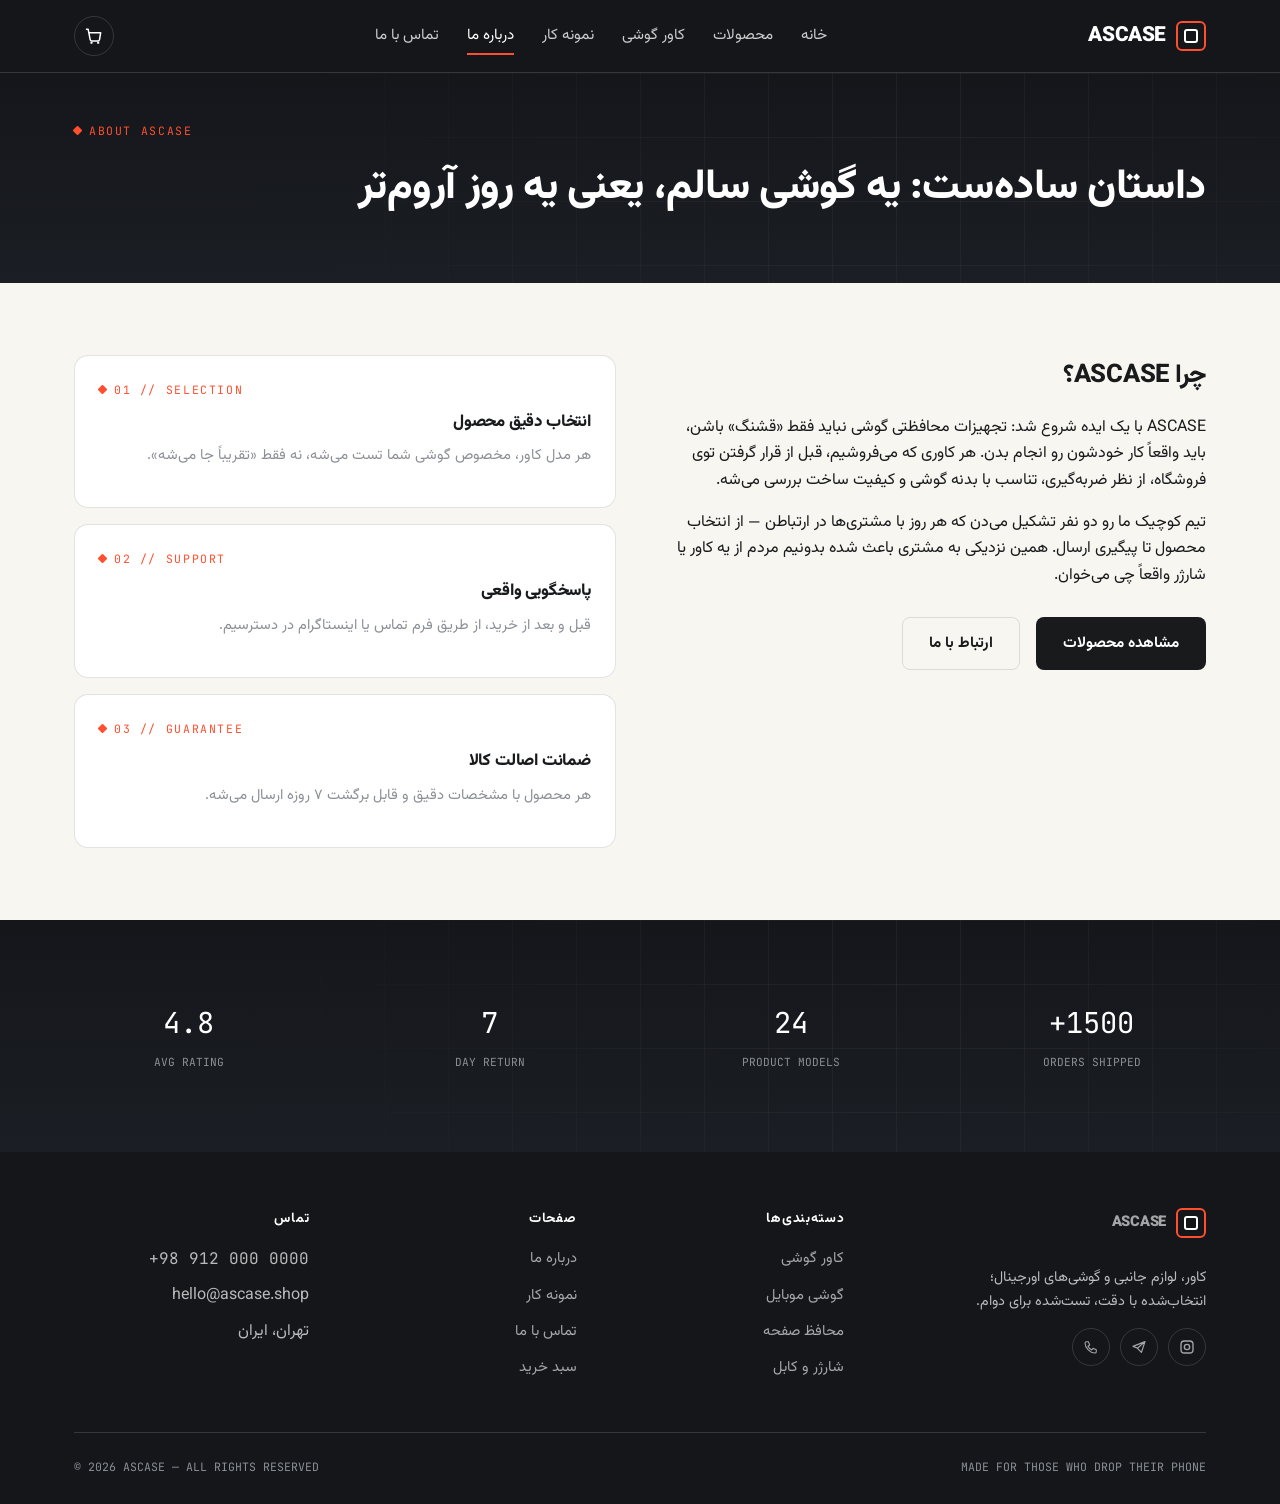
==== about.html @ 7a3390a3 "Add files via upload اپلود دوم" ====
<!DOCTYPE html>
<html lang="fa" dir="rtl">
<head>
<meta charset="UTF-8">
<meta name="viewport" content="width=device-width, initial-scale=1.0">
<title>درباره ما | ASCASE</title>
<link rel="stylesheet" href="style.css">
<script src="products-data.js"></script>
<script src="cart.js"></script>
<script src="main.js"></script>
</head>
<body>

<header class="site-header">
  <div class="wrap">
    <a href="index.html" class="logo"><span class="mark"></span>ASCASE</a>
    <nav class="main-nav">
      <a href="index.html">خانه</a>
      <a href="products.html">محصولات</a>
      <a href="products.html?cat=cases">کاور گوشی</a>
      <a href="gallery.html">نمونه کار</a>
      <a href="about.html">درباره ما</a>
      <a href="contact.html">تماس با ما</a>
    </nav>
    <div class="header-actions">
      <a href="cart.html" class="icon-btn" aria-label="سبد خرید">
        <svg width="20" height="20" viewBox="0 0 24 24" fill="none"><path d="M3 4h2l2.4 12.4a2 2 0 0 0 2 1.6h7.2a2 2 0 0 0 2-1.6L20 8H6" stroke="currentColor" stroke-width="1.8" stroke-linecap="round" stroke-linejoin="round"/><circle cx="9" cy="20" r="1.4" fill="currentColor"/><circle cx="17" cy="20" r="1.4" fill="currentColor"/></svg>
        <span class="cart-count">0</span>
      </a>
      <button class="nav-toggle" aria-label="منو"><span></span><span></span><span></span></button>
    </div>
  </div>
</header>

<section class="poster" style="padding:48px 0 60px;">
  <div class="wrap" style="position:relative;z-index:1;">
    <span class="eyebrow" style="justify-content:flex-start;">ABOUT ASCASE</span>
    <h1 style="color:#fff;font-size:clamp(1.8rem,4vw,2.6rem);margin-top:14px;">داستان ساده‌ست: یه گوشی سالم، یعنی یه روز آروم‌تر</h1>
  </div>
</section>

<section class="wrap" style="display:grid;grid-template-columns:1fr 1fr;gap:48px;align-items:start;">
  <div>
    <h2 style="font-size:1.6rem;">چرا ASCASE؟</h2>
    <p style="margin-top:18px;color:var(--ink);">
      ASCASE با یک ایده شروع شد: تجهیزات محافظتی گوشی نباید فقط «قشنگ» باشن، باید واقعاً کار خودشون رو انجام بدن.
      هر کاوری که می‌فروشیم، قبل از قرار گرفتن توی فروشگاه، از نظر ضربه‌گیری، تناسب با بدنه گوشی و کیفیت ساخت بررسی می‌شه.
    </p>
    <p style="margin-top:14px;color:var(--ink);">
      تیم کوچیک ما رو دو نفر تشکیل می‌دن که هر روز با مشتری‌ها در ارتباطن — از انتخاب محصول تا پیگیری ارسال.
      همین نزدیکی به مشتری باعث شده بدونیم مردم از یه کاور یا شارژر واقعاً چی می‌خوان.
    </p>
    <div class="flex gap-16" style="margin-top:28px;">
      <a href="products.html" class="btn btn-dark">مشاهده محصولات</a>
      <a href="contact.html" class="btn btn-outline">ارتباط با ما</a>
    </div>
  </div>
  <div class="grid" style="gap:16px;">
    <div class="card">
      <span class="eyebrow" style="justify-content:flex-start;">01 // SELECTION</span>
      <h3 style="margin-top:10px;font-size:1.05rem;">انتخاب دقیق محصول</h3>
      <p class="text-mist" style="margin-top:8px;font-size:.92rem;">هر مدل کاور، مخصوص گوشی شما تست می‌شه، نه فقط «تقریباً جا می‌شه».</p>
    </div>
    <div class="card">
      <span class="eyebrow" style="justify-content:flex-start;">02 // SUPPORT</span>
      <h3 style="margin-top:10px;font-size:1.05rem;">پاسخگویی واقعی</h3>
      <p class="text-mist" style="margin-top:8px;font-size:.92rem;">قبل و بعد از خرید، از طریق فرم تماس یا اینستاگرام در دسترسیم.</p>
    </div>
    <div class="card">
      <span class="eyebrow" style="justify-content:flex-start;">03 // GUARANTEE</span>
      <h3 style="margin-top:10px;font-size:1.05rem;">ضمانت اصالت کالا</h3>
      <p class="text-mist" style="margin-top:8px;font-size:.92rem;">هر محصول با مشخصات دقیق و قابل برگشت ۷ روزه ارسال می‌شه.</p>
    </div>
  </div>
</section>

<section class="poster">
  <div class="wrap" style="position:relative;z-index:1;display:grid;grid-template-columns:repeat(4,1fr);gap:24px;text-align:center;padding:8px 0;">
    <div><div class="mono" style="font-size:1.8rem;color:#fff;">+1500</div><div class="text-mist mono" style="font-size:.7rem;margin-top:6px;">ORDERS SHIPPED</div></div>
    <div><div class="mono" style="font-size:1.8rem;color:#fff;">24</div><div class="text-mist mono" style="font-size:.7rem;margin-top:6px;">PRODUCT MODELS</div></div>
    <div><div class="mono" style="font-size:1.8rem;color:#fff;">7</div><div class="text-mist mono" style="font-size:.7rem;margin-top:6px;">DAY RETURN</div></div>
    <div><div class="mono" style="font-size:1.8rem;color:#fff;">4.8</div><div class="text-mist mono" style="font-size:.7rem;margin-top:6px;">AVG RATING</div></div>
  </div>
</section>

<footer class="site-footer">
  <div class="wrap">
    <div class="footer-grid">
      <div>
        <a href="index.html" class="logo" style="margin-bottom:14px;display:inline-flex;"><span class="mark"></span>ASCASE</a>
        <p style="max-width:280px;font-size:.9rem;">کاور، لوازم جانبی و گوشی‌های اورجینال؛ انتخاب‌شده با دقت، تست‌شده برای دوام.</p>
        <div class="social-row">
          <a href="https://instagram.com/ascase" target="_blank" rel="noopener" aria-label="اینستاگرام"><svg width="16" height="16" viewBox="0 0 24 24" fill="none"><rect x="3" y="3" width="18" height="18" rx="5" stroke="currentColor" stroke-width="2"/><circle cx="12" cy="12" r="4" stroke="currentColor" stroke-width="2"/></svg></a>
          <a href="https://t.me/ascase" target="_blank" rel="noopener" aria-label="تلگرام"><svg width="16" height="16" viewBox="0 0 24 24" fill="none"><path d="M21 4 3 11l6 2.4M21 4 15.6 20l-6.6-6.6M21 4l-11 9.4" stroke="currentColor" stroke-width="1.8" stroke-linecap="round" stroke-linejoin="round"/></svg></a>
          <a href="tel:+989120000000" aria-label="تماس"><svg width="16" height="16" viewBox="0 0 24 24" fill="none"><path d="M5 4h3l2 5-2.5 1.8a12 12 0 0 0 5.7 5.7L14.9 14l5 2v3a2 2 0 0 1-2 2C10.8 21 3 13.2 3 6a2 2 0 0 1 2-2Z" stroke="currentColor" stroke-width="1.6" stroke-linejoin="round"/></svg></a>
        </div>
      </div>
      <div>
        <h4>دسته‌بندی‌ها</h4>
        <ul>
          <li><a href="products.html?cat=cases">کاور گوشی</a></li>
          <li><a href="products.html?cat=phones">گوشی موبایل</a></li>
          <li><a href="products.html?cat=screen">محافظ صفحه</a></li>
          <li><a href="products.html?cat=charge">شارژر و کابل</a></li>
        </ul>
      </div>
      <div>
        <h4>صفحات</h4>
        <ul>
          <li><a href="about.html">درباره ما</a></li>
          <li><a href="gallery.html">نمونه کار</a></li>
          <li><a href="contact.html">تماس با ما</a></li>
          <li><a href="cart.html">سبد خرید</a></li>
        </ul>
      </div>
      <div>
        <h4>تماس</h4>
        <ul>
          <li class="mono" style="direction:ltr;">+98 912 000 0000</li>
          <li>hello@ascase.shop</li>
          <li>تهران، ایران</li>
        </ul>
      </div>
    </div>
    <div class="footer-bottom">
      <span>© 2026 ASCASE — ALL RIGHTS RESERVED</span>
      <span>MADE FOR THOSE WHO DROP THEIR PHONE</span>
    </div>
  </div>
</footer>

</body>
</html>
---- style.css ----
/* ============================================================
   ASCASE — Design tokens
   Concept: "Spec sheet / exploded view" — borrowed from drop-test
   labels and protective-case packaging. Dark "spec poster" panels
   for hero/header/footer, light "showroom" surfaces for shopping.
   ============================================================ */

@import url('https://fonts.googleapis.com/css2?family=Vazirmatn:wght@300;400;500;600;700;800;900&display=swap');
@import url('https://fonts.googleapis.com/css2?family=JetBrains+Mono:wght@400;500;600&display=swap');

:root{
  /* color */
  --graphite:    #14161A;
  --graphite-2:  #1B1E24;
  --ceramic:     #EDEBE5;
  --paper:       #F8F6F1;
  --signal:      #FF4F2E;
  --signal-dim:  #D63E20;
  --slate:       #44607A;
  --ink:         #181A1C;
  --mist:        #8B9097;
  --line:        rgba(24,26,28,.12);
  --line-on-dark:rgba(255,255,255,.14);
  --paper-on-dark: rgba(255,255,255,.06);

  /* type */
  --font-fa: 'Vazirmatn', Tahoma, sans-serif;
  --font-mono: 'JetBrains Mono', monospace;

  /* scale */
  --r: 14px;
  --r-sm: 8px;
  --container: 1180px;

  --ease: cubic-bezier(.22,.8,.3,1);
}

*{ box-sizing: border-box; }
html{ scroll-behavior: smooth; }
body{
  margin:0;
  background: var(--paper);
  color: var(--ink);
  font-family: var(--font-fa);
  font-size: 16px;
  line-height: 1.65;
  -webkit-font-smoothing: antialiased;
}
img{ max-width:100%; display:block; }
a{ color:inherit; text-decoration:none; }
ul{ margin:0; padding:0; list-style:none; }
button{ font-family:inherit; cursor:pointer; }
input, textarea, select{ font-family:inherit; font-size:1rem; }

::selection{ background: var(--signal); color:#fff; }

@media (prefers-reduced-motion: reduce){
  *{ animation-duration: .001ms !important; transition-duration: .001ms !important; }
}

/* focus visibility */
a:focus-visible, button:focus-visible, input:focus-visible, textarea:focus-visible{
  outline: 2px solid var(--signal);
  outline-offset: 3px;
}

.wrap{
  max-width: var(--container);
  margin: 0 auto;
  padding-inline: 24px;
}

.mono{ font-family: var(--font-mono); direction: ltr; unicode-bidi: isolate; }

h1,h2,h3,h4{
  font-weight: 800;
  letter-spacing: -.01em;
  margin: 0;
}
.eyebrow{
  font-family: var(--font-mono);
  font-size: .72rem;
  letter-spacing: .14em;
  text-transform: uppercase;
  color: var(--signal);
  display:flex; align-items:center; gap:8px;
  direction: ltr;
  justify-content:flex-end;
}
.eyebrow::before{
  content:"";
  width:7px; height:7px; border-radius:1px;
  background:var(--signal);
  display:inline-block;
  transform: rotate(45deg);
}

/* ===================== Header ===================== */
.site-header{
  background: var(--graphite);
  color: #fff;
  position: sticky; top:0; z-index: 50;
  border-bottom: 1px solid var(--line-on-dark);
}
.site-header .wrap{
  display:flex; align-items:center; justify-content:space-between;
  height: 72px;
}
.logo{
  font-weight: 900;
  font-size: 1.3rem;
  letter-spacing: -.02em;
  display:flex; align-items:center; gap:10px;
}
.logo .mark{
  width:30px; height:30px;
  border:2px solid var(--signal);
  border-radius: 6px;
  position:relative;
  flex:none;
}
.logo .mark::before{
  content:"";
  position:absolute; inset: 6px;
  border:2px solid #fff;
  border-radius: 3px;
}
.main-nav{ display:flex; align-items:center; gap:28px; }
.main-nav a{
  font-size: .95rem;
  color: rgba(255,255,255,.78);
  transition: color .2s var(--ease);
  position:relative;
  padding: 6px 0;
}
.main-nav a:hover, .main-nav a.active{ color:#fff; }
.main-nav a.active::after{
  content:"";
  position:absolute; right:0; left:0; bottom:0;
  height:2px; background: var(--signal);
}
.header-actions{ display:flex; align-items:center; gap:16px; }
.icon-btn{
  width:40px; height:40px; border-radius: 50%;
  border:1px solid var(--line-on-dark);
  background: transparent; color:#fff;
  display:flex; align-items:center; justify-content:center;
  position:relative;
  transition: border-color .2s, background .2s;
}
.icon-btn:hover{ border-color: var(--signal); }
.cart-count{
  position:absolute; top:-6px; left:-6px;
  background: var(--signal); color:#fff;
  font-family: var(--font-mono); font-size:.65rem;
  min-width:18px; height:18px; border-radius:9px;
  display:flex; align-items:center; justify-content:center;
  padding: 0 4px;
}
.nav-toggle{
  display:none;
  width:40px; height:40px; border:none; background:transparent;
  color:#fff; flex-direction:column; gap:5px; align-items:center; justify-content:center;
}
.nav-toggle span{ width:22px; height:2px; background:#fff; display:block; }

@media (max-width: 880px){
  .main-nav{
    position:fixed; inset: 72px 0 0 0;
    background: var(--graphite);
    flex-direction:column; align-items:flex-start;
    padding: 28px 24px; gap:18px;
    transform: translateY(-8px);
    opacity:0; visibility:hidden;
    transition: opacity .25s var(--ease), transform .25s var(--ease), visibility .25s;
  }
  .main-nav.open{ opacity:1; visibility:visible; transform:translateY(0); }
  .main-nav a{ font-size:1.15rem; }
  .nav-toggle{ display:flex; }
}

/* ===================== Buttons ===================== */
.btn{
  display:inline-flex; align-items:center; justify-content:center; gap:10px;
  padding: 13px 26px;
  border-radius: var(--r-sm);
  font-weight:700; font-size:.95rem;
  border: 1px solid transparent;
  transition: transform .2s var(--ease), background .2s, color .2s, border-color .2s;
  white-space:nowrap;
}
.btn:hover{ transform: translateY(-2px); }
.btn-signal{ background: var(--signal); color:#fff; }
.btn-signal:hover{ background: var(--signal-dim); }
.btn-dark{ background: var(--ink); color:#fff; }
.btn-dark:hover{ background:#000; }
.btn-outline-light{ border-color: var(--line-on-dark); color:#fff; }
.btn-outline-light:hover{ border-color:#fff; }
.btn-outline{ border-color: var(--line); color: var(--ink); }
.btn-outline:hover{ border-color: var(--ink); }
.btn-block{ width:100%; }
.btn[disabled]{ opacity:.5; cursor:not-allowed; transform:none; }

/* ===================== Hero / spec-poster sections ===================== */
.poster{
  background: var(--graphite);
  color:#fff;
  position:relative;
  overflow:hidden;
  background-image:
    linear-gradient(180deg, var(--graphite) 0%, var(--graphite-2) 100%);
}
.poster::before{
  content:"";
  position:absolute; inset:0;
  background-image:
    linear-gradient(var(--line-on-dark) 1px, transparent 1px),
    linear-gradient(90deg, var(--line-on-dark) 1px, transparent 1px);
  background-size: 64px 64px;
  opacity:.35;
  mask-image: radial-gradient(circle at 70% 30%, black, transparent 70%);
}

/* ===================== Exploded diagram (signature element) ===================== */
.exploded{
  position:relative;
  width: 100%;
  max-width: 380px;
  aspect-ratio: 3/4;
  margin-inline-start:auto;
}
.exploded .layer{
  position:absolute;
  inset:0;
  transition: transform .6s var(--ease);
}
.exploded svg{ width:100%; height:100%; display:block; }
.exploded .layer-shell{ transform: translate(0,0); }
.exploded .layer-bumper{ transform: translate(10px,-10px); }
.exploded .layer-cam{ transform: translate(-8px,18px); }
.exploded:hover .layer-shell{ transform: translate(-14px,-10px) rotate(-2deg); }
.exploded:hover .layer-bumper{ transform: translate(22px,-26px) rotate(1deg); }
.exploded:hover .layer-cam{ transform: translate(-20px,30px) rotate(-3deg); }

.spec-tag{
  position:absolute;
  font-family: var(--font-mono);
  font-size:.7rem;
  color: var(--signal);
  background: rgba(20,22,26,.85);
  border:1px solid var(--line-on-dark);
  padding:5px 9px;
  border-radius: 6px;
  direction:ltr;
  opacity:0;
  transform: translateY(4px);
  transition: opacity .4s var(--ease), transform .4s var(--ease);
  white-space:nowrap;
}
.exploded:hover .spec-tag, .exploded.show-tags .spec-tag{ opacity:1; transform:translateY(0); }
.spec-tag.t1{ top:8%; left:-10px; }
.spec-tag.t2{ top:46%; left:-26px; transition-delay:.05s; }
.spec-tag.t3{ bottom:10%; left:-4px; transition-delay:.1s; }

/* ===================== Sections / layout ===================== */
section{ padding: 72px 0; }
.section-head{
  display:flex; align-items:flex-end; justify-content:space-between;
  gap:24px; margin-bottom: 36px; flex-wrap:wrap;
}
.section-head h2{ font-size: clamp(1.5rem, 2.6vw, 2.1rem); margin-top:8px; }
.section-head p{ color: var(--mist); max-width:520px; margin-top:8px; }

.grid{ display:grid; gap:22px; }
.grid-3{ grid-template-columns: repeat(3, 1fr); }
.grid-4{ grid-template-columns: repeat(4, 1fr); }
.grid-2{ grid-template-columns: repeat(2, 1fr); }
@media (max-width: 980px){
  .grid-4{ grid-template-columns: repeat(2,1fr); }
  .grid-3{ grid-template-columns: repeat(2,1fr); }
}
@media (max-width: 620px){
  .grid-4,.grid-3,.grid-2{ grid-template-columns: 1fr; }
}

/* category tiles */
.cat-tile{
  position:relative;
  border-radius: var(--r);
  background: var(--graphite);
  color:#fff;
  padding: 26px;
  min-height: 200px;
  display:flex; flex-direction:column; justify-content:space-between;
  overflow:hidden;
  border:1px solid var(--line-on-dark);
  transition: transform .35s var(--ease), border-color .35s;
}
.cat-tile:hover{ transform: translateY(-6px); border-color: var(--signal); }
.cat-tile .cat-icon{ width:34px; height:34px; opacity:.9; }
.cat-tile h3{ font-size:1.15rem; }
.cat-tile .count{ color: var(--mist); font-family:var(--font-mono); font-size:.8rem; direction:ltr; text-align:left; }
.cat-tile .go{
  position:absolute; top:22px; left:22px;
  width:34px; height:34px; border-radius:50%;
  border:1px solid var(--line-on-dark);
  display:flex; align-items:center; justify-content:center;
  transition: background .25s, border-color .25s;
}
.cat-tile:hover .go{ background:var(--signal); border-color:var(--signal); }

/* product cards */
.product-card{
  background: var(--paper);
  border:1px solid var(--line);
  border-radius: var(--r);
  overflow:hidden;
  display:flex; flex-direction:column;
  transition: box-shadow .3s var(--ease), transform .3s var(--ease);
}
.product-card:hover{ box-shadow: 0 16px 40px -20px rgba(20,22,26,.35); transform: translateY(-4px); }
.product-media{
  aspect-ratio: 1/1;
  background: var(--ceramic);
  position:relative;
  display:flex; align-items:center; justify-content:center;
  padding: 18px;
}
.product-media svg{ width:62%; transition: transform .4s var(--ease); }
.product-card:hover .product-media svg{ transform: scale(1.06) rotate(-2deg); }
.badge{
  position:absolute; top:12px; right:12px;
  background: var(--signal); color:#fff;
  font-family:var(--font-mono); font-size:.65rem;
  padding:4px 8px; border-radius:5px;
}
.product-body{ padding: 16px 18px 18px; display:flex; flex-direction:column; gap:10px; flex:1; }
.product-cat{ font-family:var(--font-mono); font-size:.68rem; color:var(--slate); letter-spacing:.06em; }
.product-name{ font-weight:700; font-size:1.02rem; }
.product-specs{ display:flex; gap:8px; flex-wrap:wrap; margin-top:auto; }
.product-specs span{
  font-family:var(--font-mono); font-size:.66rem; color:var(--ink);
  background: var(--ceramic); border-radius:5px; padding:3px 7px;
  direction:ltr;
}
.product-foot{ display:flex; align-items:center; justify-content:space-between; margin-top:6px; }
.price{ font-family: var(--font-mono); font-weight:600; font-size:1.05rem; direction:ltr; }
.price small{ font-size:.7rem; color:var(--mist); font-weight:400; margin-inline-start:4px; }
.price del{ color:var(--mist); font-size:.85rem; margin-inline-end:6px; }
.add-btn{
  width:38px; height:38px; border-radius:50%;
  background: var(--ink); color:#fff; border:none;
  display:flex; align-items:center; justify-content:center;
  transition: background .2s, transform .2s;
}
.add-btn:hover{ background: var(--signal); transform: scale(1.08); }

/* filters */
.filter-bar{
  display:flex; gap:10px; flex-wrap:wrap; margin-bottom: 28px;
}
.filter-chip{
  padding: 9px 18px;
  border-radius: 999px;
  border:1px solid var(--line);
  font-size:.88rem;
  color: var(--ink);
  background: var(--paper);
  transition: background .2s, color .2s, border-color .2s;
}
.filter-chip.active, .filter-chip:hover{ background: var(--ink); color:#fff; border-color:var(--ink); }

/* forms */
.field{ margin-bottom:18px; }
.field label{ display:block; font-size:.85rem; font-weight:600; margin-bottom:8px; }
.field input, .field textarea, .field select{
  width:100%; padding: 13px 14px;
  border:1px solid var(--line); border-radius: var(--r-sm);
  background:#fff;
}
.field textarea{ min-height:130px; resize:vertical; }
.field-row{ display:grid; grid-template-columns:1fr 1fr; gap:16px; }
@media (max-width:620px){ .field-row{ grid-template-columns:1fr; } }

/* cards generic */
.card{ background:#fff; border:1px solid var(--line); border-radius: var(--r); padding:24px; }

/* footer */
.site-footer{ background: var(--graphite); color: rgba(255,255,255,.7); padding: 56px 0 28px; }
.footer-grid{ display:grid; grid-template-columns: 1.4fr 1fr 1fr 1fr; gap:32px; }
@media (max-width:780px){ .footer-grid{ grid-template-columns: 1fr 1fr; } }
@media (max-width:480px){ .footer-grid{ grid-template-columns: 1fr; } }
.site-footer h4{ color:#fff; font-size:.85rem; letter-spacing:.06em; margin-bottom:16px; font-weight:700; }
.site-footer ul li{ margin-bottom:10px; }
.site-footer a{ color: rgba(255,255,255,.62); transition:color .2s; font-size:.92rem; }
.site-footer a:hover{ color:#fff; }
.footer-bottom{
  margin-top:40px; padding-top:24px; border-top:1px solid var(--line-on-dark);
  display:flex; justify-content:space-between; flex-wrap:wrap; gap:12px;
  font-family: var(--font-mono); font-size:.72rem; color: var(--mist);
  direction:ltr;
}
.social-row{ display:flex; gap:10px; margin-top:6px; }
.social-row a{
  width:38px; height:38px; border:1px solid var(--line-on-dark); border-radius:50%;
  display:flex; align-items:center; justify-content:center;
}
.social-row a:hover{ border-color: var(--signal); }

/* breadcrumb */
.crumb{ font-family:var(--font-mono); font-size:.75rem; color:var(--mist); display:flex; gap:8px; }
.crumb a:hover{ color: var(--signal); }

/* empty state */
.empty-state{ text-align:center; padding: 60px 20px; color: var(--mist); }
.empty-state .mono{ font-size:.8rem; }

/* toast */
.toast{
  position:fixed; bottom:24px; left:50%; transform:translate(-50%, 20px);
  background: var(--ink); color:#fff; padding:14px 22px; border-radius:10px;
  font-size:.9rem; opacity:0; pointer-events:none; transition: all .35s var(--ease);
  z-index:200; display:flex; align-items:center; gap:10px;
}
.toast.show{ opacity:1; transform:translate(-50%,0); }
.toast .dot{ width:8px;height:8px;background:var(--signal);border-radius:50%; flex:none; }

/* reveal-on-scroll */
.reveal{ opacity:0; transform: translateY(18px); transition: opacity .6s var(--ease), transform .6s var(--ease); }
.reveal.in{ opacity:1; transform:none; }

/* utilities */
.text-mist{ color:var(--mist); }
.mt-0{ margin-top:0; }
.flex{ display:flex; align-items:center; }
.gap-8{ gap:8px;} .gap-12{gap:12px;} .gap-16{gap:16px;}
.center{ text-align:center; }
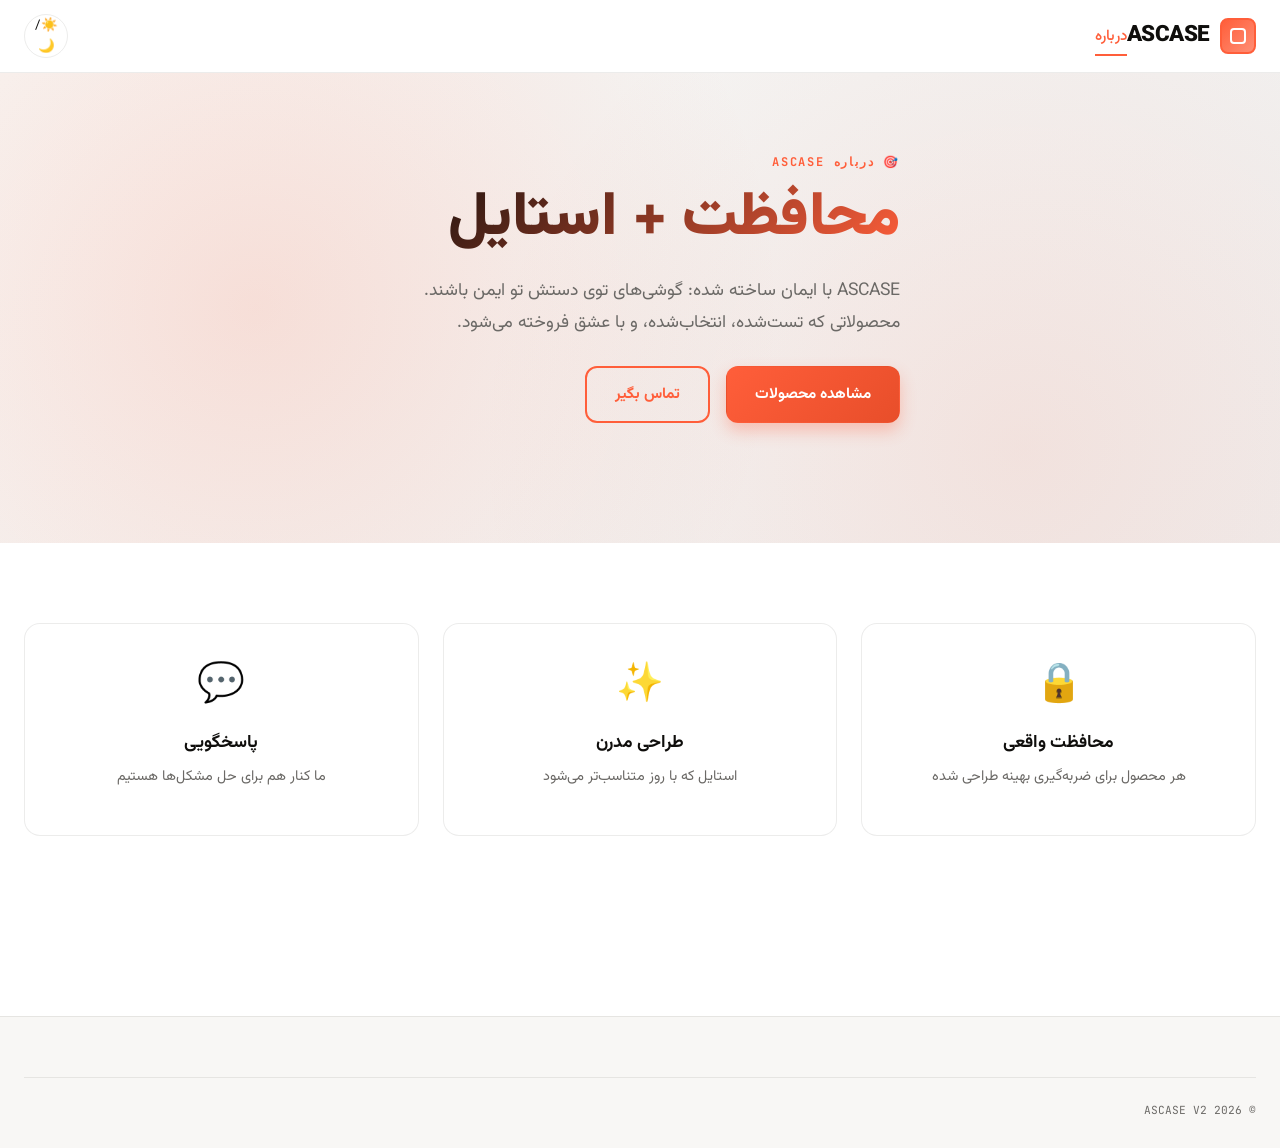
==== commit ddede36e: "Add files via upload" ====
--- a/about.html
+++ b/about.html
@@ -3,131 +3,62 @@
 <head>
 <meta charset="UTF-8">
 <meta name="viewport" content="width=device-width, initial-scale=1.0">
-<title>درباره ما | ASCASE</title>
+<title>درباره ASCASE V2</title>
 <link rel="stylesheet" href="style.css">
-<script src="products-data.js"></script>
-<script src="cart.js"></script>
-<script src="main.js"></script>
 </head>
 <body>
 
 <header class="site-header">
-  <div class="wrap">
-    <a href="index.html" class="logo"><span class="mark"></span>ASCASE</a>
-    <nav class="main-nav">
-      <a href="index.html">خانه</a>
-      <a href="products.html">محصولات</a>
-      <a href="products.html?cat=cases">کاور گوشی</a>
-      <a href="gallery.html">نمونه کار</a>
-      <a href="about.html">درباره ما</a>
-      <a href="contact.html">تماس با ما</a>
-    </nav>
+  <div class="header-wrap">
+    <a href="index.html" class="logo"><span class="logo-mark"></span>ASCASE</a>
+    <nav class="nav-items"><a href="about.html" class="active">درباره</a></nav>
+    <div style="flex:1;"></div>
     <div class="header-actions">
-      <a href="cart.html" class="icon-btn" aria-label="سبد خرید">
-        <svg width="20" height="20" viewBox="0 0 24 24" fill="none"><path d="M3 4h2l2.4 12.4a2 2 0 0 0 2 1.6h7.2a2 2 0 0 0 2-1.6L20 8H6" stroke="currentColor" stroke-width="1.8" stroke-linecap="round" stroke-linejoin="round"/><circle cx="9" cy="20" r="1.4" fill="currentColor"/><circle cx="17" cy="20" r="1.4" fill="currentColor"/></svg>
-        <span class="cart-count">0</span>
-      </a>
-      <button class="nav-toggle" aria-label="منو"><span></span><span></span><span></span></button>
+      <button class="icon-btn dark-toggle">☀️/🌙</button>
     </div>
   </div>
 </header>
 
-<section class="poster" style="padding:48px 0 60px;">
-  <div class="wrap" style="position:relative;z-index:1;">
-    <span class="eyebrow" style="justify-content:flex-start;">ABOUT ASCASE</span>
-    <h1 style="color:#fff;font-size:clamp(1.8rem,4vw,2.6rem);margin-top:14px;">داستان ساده‌ست: یه گوشی سالم، یعنی یه روز آروم‌تر</h1>
-  </div>
-</section>
-
-<section class="wrap" style="display:grid;grid-template-columns:1fr 1fr;gap:48px;align-items:start;">
-  <div>
-    <h2 style="font-size:1.6rem;">چرا ASCASE؟</h2>
-    <p style="margin-top:18px;color:var(--ink);">
-      ASCASE با یک ایده شروع شد: تجهیزات محافظتی گوشی نباید فقط «قشنگ» باشن، باید واقعاً کار خودشون رو انجام بدن.
-      هر کاوری که می‌فروشیم، قبل از قرار گرفتن توی فروشگاه، از نظر ضربه‌گیری، تناسب با بدنه گوشی و کیفیت ساخت بررسی می‌شه.
-    </p>
-    <p style="margin-top:14px;color:var(--ink);">
-      تیم کوچیک ما رو دو نفر تشکیل می‌دن که هر روز با مشتری‌ها در ارتباطن — از انتخاب محصول تا پیگیری ارسال.
-      همین نزدیکی به مشتری باعث شده بدونیم مردم از یه کاور یا شارژر واقعاً چی می‌خوان.
-    </p>
-    <div class="flex gap-16" style="margin-top:28px;">
-      <a href="products.html" class="btn btn-dark">مشاهده محصولات</a>
-      <a href="contact.html" class="btn btn-outline">ارتباط با ما</a>
-    </div>
-  </div>
-  <div class="grid" style="gap:16px;">
-    <div class="card">
-      <span class="eyebrow" style="justify-content:flex-start;">01 // SELECTION</span>
-      <h3 style="margin-top:10px;font-size:1.05rem;">انتخاب دقیق محصول</h3>
-      <p class="text-mist" style="margin-top:8px;font-size:.92rem;">هر مدل کاور، مخصوص گوشی شما تست می‌شه، نه فقط «تقریباً جا می‌شه».</p>
-    </div>
-    <div class="card">
-      <span class="eyebrow" style="justify-content:flex-start;">02 // SUPPORT</span>
-      <h3 style="margin-top:10px;font-size:1.05rem;">پاسخگویی واقعی</h3>
-      <p class="text-mist" style="margin-top:8px;font-size:.92rem;">قبل و بعد از خرید، از طریق فرم تماس یا اینستاگرام در دسترسیم.</p>
-    </div>
-    <div class="card">
-      <span class="eyebrow" style="justify-content:flex-start;">03 // GUARANTEE</span>
-      <h3 style="margin-top:10px;font-size:1.05rem;">ضمانت اصالت کالا</h3>
-      <p class="text-mist" style="margin-top:8px;font-size:.92rem;">هر محصول با مشخصات دقیق و قابل برگشت ۷ روزه ارسال می‌شه.</p>
+<section class="hero" style="min-height:auto;padding:80px 24px;">
+  <div class="hero-content" style="grid-template-columns:1fr;">
+    <div>
+      <div class="eyebrow">🎯 درباره ASCASE</div>
+      <h1>محافظت + استایل</h1>
+      <p>ASCASE با ایمان ساخته شده: گوشی‌های توی دستش تو ایمن باشند. محصولاتی که تست‌شده، انتخاب‌شده، و با عشق فروخته می‌شود.</p>
+      <div class="hero-buttons">
+        <a href="products.html" class="btn btn-primary">مشاهده محصولات</a>
+        <a href="contact.html" class="btn btn-secondary">تماس بگیر</a>
+      </div>
     </div>
   </div>
 </section>
 
-<section class="poster">
-  <div class="wrap" style="position:relative;z-index:1;display:grid;grid-template-columns:repeat(4,1fr);gap:24px;text-align:center;padding:8px 0;">
-    <div><div class="mono" style="font-size:1.8rem;color:#fff;">+1500</div><div class="text-mist mono" style="font-size:.7rem;margin-top:6px;">ORDERS SHIPPED</div></div>
-    <div><div class="mono" style="font-size:1.8rem;color:#fff;">24</div><div class="text-mist mono" style="font-size:.7rem;margin-top:6px;">PRODUCT MODELS</div></div>
-    <div><div class="mono" style="font-size:1.8rem;color:#fff;">7</div><div class="text-mist mono" style="font-size:.7rem;margin-top:6px;">DAY RETURN</div></div>
-    <div><div class="mono" style="font-size:1.8rem;color:#fff;">4.8</div><div class="text-mist mono" style="font-size:.7rem;margin-top:6px;">AVG RATING</div></div>
+<section class="section">
+  <div class="grid grid-3">
+    <div class="reveal" style="background:var(--glass-bg);border:1px solid var(--border);border-radius:16px;padding:32px;text-align:center;">
+      <div style="font-size:2.4rem;margin-bottom:12px;">🔒</div>
+      <h3 style="margin:0;font-size:1.1rem;">محافظت واقعی</h3>
+      <p style="color:var(--text-secondary);margin-top:8px;font-size:.9rem;">هر محصول برای ضربه‌گیری بهینه طراحی شده</p>
+    </div>
+    <div class="reveal" style="background:var(--glass-bg);border:1px solid var(--border);border-radius:16px;padding:32px;text-align:center;">
+      <div style="font-size:2.4rem;margin-bottom:12px;">✨</div>
+      <h3 style="margin:0;font-size:1.1rem;">طراحی مدرن</h3>
+      <p style="color:var(--text-secondary);margin-top:8px;font-size:.9rem;">استایل که با روز متناسب‌تر می‌شود</p>
+    </div>
+    <div class="reveal" style="background:var(--glass-bg);border:1px solid var(--border);border-radius:16px;padding:32px;text-align:center;">
+      <div style="font-size:2.4rem;margin-bottom:12px;">💬</div>
+      <h3 style="margin:0;font-size:1.1rem;">پاسخگویی</h3>
+      <p style="color:var(--text-secondary);margin-top:8px;font-size:.9rem;">ما کنار هم برای حل مشکل‌ها هستیم</p>
+    </div>
   </div>
 </section>
 
 <footer class="site-footer">
-  <div class="wrap">
-    <div class="footer-grid">
-      <div>
-        <a href="index.html" class="logo" style="margin-bottom:14px;display:inline-flex;"><span class="mark"></span>ASCASE</a>
-        <p style="max-width:280px;font-size:.9rem;">کاور، لوازم جانبی و گوشی‌های اورجینال؛ انتخاب‌شده با دقت، تست‌شده برای دوام.</p>
-        <div class="social-row">
-          <a href="https://instagram.com/ascase" target="_blank" rel="noopener" aria-label="اینستاگرام"><svg width="16" height="16" viewBox="0 0 24 24" fill="none"><rect x="3" y="3" width="18" height="18" rx="5" stroke="currentColor" stroke-width="2"/><circle cx="12" cy="12" r="4" stroke="currentColor" stroke-width="2"/></svg></a>
-          <a href="https://t.me/ascase" target="_blank" rel="noopener" aria-label="تلگرام"><svg width="16" height="16" viewBox="0 0 24 24" fill="none"><path d="M21 4 3 11l6 2.4M21 4 15.6 20l-6.6-6.6M21 4l-11 9.4" stroke="currentColor" stroke-width="1.8" stroke-linecap="round" stroke-linejoin="round"/></svg></a>
-          <a href="tel:+989120000000" aria-label="تماس"><svg width="16" height="16" viewBox="0 0 24 24" fill="none"><path d="M5 4h3l2 5-2.5 1.8a12 12 0 0 0 5.7 5.7L14.9 14l5 2v3a2 2 0 0 1-2 2C10.8 21 3 13.2 3 6a2 2 0 0 1 2-2Z" stroke="currentColor" stroke-width="1.6" stroke-linejoin="round"/></svg></a>
-        </div>
-      </div>
-      <div>
-        <h4>دسته‌بندی‌ها</h4>
-        <ul>
-          <li><a href="products.html?cat=cases">کاور گوشی</a></li>
-          <li><a href="products.html?cat=phones">گوشی موبایل</a></li>
-          <li><a href="products.html?cat=screen">محافظ صفحه</a></li>
-          <li><a href="products.html?cat=charge">شارژر و کابل</a></li>
-        </ul>
-      </div>
-      <div>
-        <h4>صفحات</h4>
-        <ul>
-          <li><a href="about.html">درباره ما</a></li>
-          <li><a href="gallery.html">نمونه کار</a></li>
-          <li><a href="contact.html">تماس با ما</a></li>
-          <li><a href="cart.html">سبد خرید</a></li>
-        </ul>
-      </div>
-      <div>
-        <h4>تماس</h4>
-        <ul>
-          <li class="mono" style="direction:ltr;">+98 912 000 0000</li>
-          <li>hello@ascase.shop</li>
-          <li>تهران، ایران</li>
-        </ul>
-      </div>
-    </div>
-    <div class="footer-bottom">
-      <span>© 2026 ASCASE — ALL RIGHTS RESERVED</span>
-      <span>MADE FOR THOSE WHO DROP THEIR PHONE</span>
-    </div>
+  <div class="footer-bottom">
+    <span>© 2026 ASCASE V2</span>
   </div>
 </footer>
 
+<script src="app.js"></script>
 </body>
 </html>
--- a/style.css
+++ b/style.css
@@ -1,437 +1,719 @@
 /* ============================================================
-   ASCASE — Design tokens
-   Concept: "Spec sheet / exploded view" — borrowed from drop-test
-   labels and protective-case packaging. Dark "spec poster" panels
-   for hero/header/footer, light "showroom" surfaces for shopping.
+   ASCASE V2 — Modern, Advanced Design
+   Glassmorphism, Dark Mode, Advanced Animations, Live Search
    ============================================================ */
 
 @import url('https://fonts.googleapis.com/css2?family=Vazirmatn:wght@300;400;500;600;700;800;900&display=swap');
 @import url('https://fonts.googleapis.com/css2?family=JetBrains+Mono:wght@400;500;600&display=swap');
 
 :root{
-  /* color */
-  --graphite:    #14161A;
-  --graphite-2:  #1B1E24;
-  --ceramic:     #EDEBE5;
-  --paper:       #F8F6F1;
-  --signal:      #FF4F2E;
-  --signal-dim:  #D63E20;
-  --slate:       #44607A;
-  --ink:         #181A1C;
-  --mist:        #8B9097;
-  --line:        rgba(24,26,28,.12);
-  --line-on-dark:rgba(255,255,255,.14);
-  --paper-on-dark: rgba(255,255,255,.06);
-
-  /* type */
+  /* Light Mode */
+  --bg-primary: #ffffff;
+  --bg-secondary: #f8f7f5;
+  --bg-tertiary: #efefef;
+  --text-primary: #0f0e0c;
+  --text-secondary: #6b6966;
+  --accent: #ff5e3a;
+  --accent-dim: #e84e2a;
+  --border: rgba(15,14,12,.08);
+  --shadow-sm: 0 2px 8px rgba(15,14,12,.08);
+  --shadow-md: 0 8px 24px rgba(15,14,12,.12);
+  --shadow-lg: 0 16px 48px rgba(15,14,12,.16);
+  --glass-bg: rgba(255,255,255,.7);
+  --glass-border: rgba(255,255,255,.2);
+  
+  /* Dark Mode */
+  --dark-bg-primary: #0f0f0f;
+  --dark-bg-secondary: #1a1a1a;
+  --dark-bg-tertiary: #252525;
+  --dark-text-primary: #f5f5f5;
+  --dark-text-secondary: #b0b0b0;
+  --dark-border: rgba(255,255,255,.08);
+  --dark-shadow: 0 8px 24px rgba(0,0,0,.4);
+  --dark-glass-bg: rgba(20,20,20,.6);
+  --dark-glass-border: rgba(255,255,255,.1);
+
   --font-fa: 'Vazirmatn', Tahoma, sans-serif;
   --font-mono: 'JetBrains Mono', monospace;
-
-  /* scale */
-  --r: 14px;
-  --r-sm: 8px;
-  --container: 1180px;
-
   --ease: cubic-bezier(.22,.8,.3,1);
+  --ease-bounce: cubic-bezier(.68, -0.55, 0.265, 1.55);
+}
+
+/* Dark mode toggle */
+html.dark-mode{
+  --bg-primary: var(--dark-bg-primary);
+  --bg-secondary: var(--dark-bg-secondary);
+  --bg-tertiary: var(--dark-bg-tertiary);
+  --text-primary: var(--dark-text-primary);
+  --text-secondary: var(--dark-text-secondary);
+  --border: var(--dark-border);
+  --shadow-sm: 0 2px 8px rgba(0,0,0,.3);
+  --shadow-md: 0 8px 24px rgba(0,0,0,.4);
+  --shadow-lg: 0 16px 48px rgba(0,0,0,.5);
+  --glass-bg: var(--dark-glass-bg);
+  --glass-border: var(--dark-glass-border);
 }
 
 *{ box-sizing: border-box; }
 html{ scroll-behavior: smooth; }
 body{
   margin:0;
-  background: var(--paper);
-  color: var(--ink);
+  background: var(--bg-primary);
+  color: var(--text-primary);
   font-family: var(--font-fa);
   font-size: 16px;
-  line-height: 1.65;
+  line-height: 1.6;
+  transition: background .3s var(--ease), color .3s var(--ease);
   -webkit-font-smoothing: antialiased;
 }
 img{ max-width:100%; display:block; }
 a{ color:inherit; text-decoration:none; }
 ul{ margin:0; padding:0; list-style:none; }
-button{ font-family:inherit; cursor:pointer; }
+button{ font-family:inherit; cursor:pointer; border:none; background:none; }
 input, textarea, select{ font-family:inherit; font-size:1rem; }
 
-::selection{ background: var(--signal); color:#fff; }
-
-@media (prefers-reduced-motion: reduce){
-  *{ animation-duration: .001ms !important; transition-duration: .001ms !important; }
-}
-
-/* focus visibility */
-a:focus-visible, button:focus-visible, input:focus-visible, textarea:focus-visible{
-  outline: 2px solid var(--signal);
-  outline-offset: 3px;
-}
-
-.wrap{
-  max-width: var(--container);
+::selection{ background: var(--accent); color:#fff; }
+
+/* ===================== Header ===================== */
+.site-header{
+  background: var(--glass-bg);
+  backdrop-filter: blur(20px);
+  border-bottom: 1px solid var(--border);
+  position: sticky;
+  top:0;
+  z-index: 50;
+  transition: all .3s var(--ease);
+}
+.site-header.scrolled{
+  background: var(--glass-bg);
+  box-shadow: var(--shadow-md);
+}
+.header-wrap{
+  max-width: 1280px;
   margin: 0 auto;
-  padding-inline: 24px;
-}
-
-.mono{ font-family: var(--font-mono); direction: ltr; unicode-bidi: isolate; }
-
-h1,h2,h3,h4{
-  font-weight: 800;
-  letter-spacing: -.01em;
-  margin: 0;
+  padding: 0 24px;
+  height: 72px;
+  display:flex;
+  align-items:center;
+  justify-content:space-between;
+}
+.logo{
+  font-weight: 900;
+  font-size: 1.4rem;
+  letter-spacing: -.02em;
+  display:flex;
+  align-items:center;
+  gap:10px;
+  transition: transform .2s var(--ease);
+}
+.logo:hover{ transform: scale(1.05); }
+.logo-mark{
+  width:36px;
+  height:36px;
+  border: 2.5px solid var(--accent);
+  border-radius: 8px;
+  position:relative;
+  background: linear-gradient(135deg, var(--accent), rgba(255,94,58,.7));
+}
+.logo-mark::before{
+  content:"";
+  position:absolute;
+  inset: 8px;
+  border: 2px solid #fff;
+  border-radius: 4px;
+}
+
+.nav-items{
+  display:flex;
+  gap:32px;
+  align-items:center;
+}
+.nav-items a{
+  font-size: .95rem;
+  font-weight: 500;
+  color: var(--text-secondary);
+  position:relative;
+  transition: color .2s var(--ease);
+  padding: 8px 0;
+}
+.nav-items a:hover, .nav-items a.active{
+  color: var(--accent);
+}
+.nav-items a.active::after{
+  content:"";
+  position:absolute;
+  bottom:0;
+  left:0;
+  right:0;
+  height:2px;
+  background: var(--accent);
+  animation: slideIn .3s var(--ease);
+}
+
+@keyframes slideIn{
+  from{ width:0; left:50%; }
+  to{ width:100%; left:0; }
+}
+
+.header-actions{
+  display:flex;
+  align-items:center;
+  gap:16px;
+}
+
+.icon-btn{
+  width:44px;
+  height:44px;
+  border-radius: 50%;
+  border: 1px solid var(--border);
+  background: transparent;
+  color: var(--text-primary);
+  display:flex;
+  align-items:center;
+  justify-content:center;
+  position:relative;
+  transition: all .2s var(--ease);
+  cursor: pointer;
+}
+.icon-btn:hover{
+  background: var(--glass-bg);
+  border-color: var(--accent);
+  color: var(--accent);
+  transform: scale(1.1);
+}
+.badge{
+  position:absolute;
+  top:-6px;
+  left:-6px;
+  background: var(--accent);
+  color:#fff;
+  font-family: var(--font-mono);
+  font-size:.65rem;
+  font-weight: 700;
+  min-width:20px;
+  height:20px;
+  border-radius:50%;
+  display:flex;
+  align-items:center;
+  justify-content:center;
+}
+
+.dark-toggle{
+  width:44px;
+  height:44px;
+  border-radius: 50%;
+  border: 1px solid var(--border);
+  display:flex;
+  align-items:center;
+  justify-content:center;
+  cursor: pointer;
+  transition: all .2s var(--ease);
+  background: transparent;
+}
+.dark-toggle:hover{
+  border-color: var(--accent);
+  background: var(--glass-bg);
+}
+
+/* ===================== Search Bar ===================== */
+.search-container{
+  position:relative;
+  flex: 1;
+  max-width: 280px;
+}
+.search-input{
+  width:100%;
+  padding: 12px 16px;
+  border-radius: 12px;
+  border: 1px solid var(--border);
+  background: var(--glass-bg);
+  color: var(--text-primary);
+  font-size: .9rem;
+  backdrop-filter: blur(10px);
+  transition: all .2s var(--ease);
+}
+.search-input:focus{
+  outline:none;
+  border-color: var(--accent);
+  box-shadow: 0 0 0 3px rgba(255,94,58,.1);
+}
+.search-results{
+  position:absolute;
+  top:100%;
+  left:0;
+  right:0;
+  background: var(--bg-primary);
+  border: 1px solid var(--border);
+  border-top:none;
+  border-radius: 0 0 12px 12px;
+  max-height: 400px;
+  overflow-y: auto;
+  z-index: 100;
+  box-shadow: var(--shadow-lg);
+  display:none;
+}
+.search-results.open{
+  display:block;
+  animation: slideDown .2s var(--ease);
+}
+.search-item{
+  padding: 12px 16px;
+  border-bottom: 1px solid var(--border);
+  cursor: pointer;
+  transition: background .2s;
+}
+.search-item:hover{
+  background: var(--bg-secondary);
+}
+
+@keyframes slideDown{
+  from{ opacity:0; transform: translateY(-8px); }
+  to{ opacity:1; transform: translateY(0); }
+}
+
+/* ===================== Hero Section ===================== */
+.hero{
+  background: linear-gradient(135deg, var(--bg-secondary) 0%, var(--bg-tertiary) 100%);
+  position:relative;
+  overflow:hidden;
+  padding: 100px 0;
+  min-height: 100vh;
+  display:flex;
+  align-items:center;
+}
+.hero::before{
+  content:"";
+  position:absolute;
+  inset:0;
+  background: radial-gradient(circle at 20% 50%, rgba(255,94,58,.15) 0%, transparent 50%),
+              radial-gradient(circle at 80% 80%, rgba(255,94,58,.1) 0%, transparent 50%);
+  pointer-events:none;
+}
+.hero-content{
+  max-width: 1280px;
+  margin: 0 auto;
+  padding: 0 24px;
+  position:relative;
+  z-index: 1;
+  display:grid;
+  grid-template-columns: 1.2fr 1fr;
+  gap:60px;
+  align-items:center;
+}
+.hero h1{
+  font-size: clamp(2.2rem, 5vw, 3.8rem);
+  line-height: 1.2;
+  font-weight: 900;
+  margin:0;
+  margin-bottom: 18px;
+  background: linear-gradient(135deg, var(--text-primary) 0%, var(--accent) 100%);
+  -webkit-background-clip: text;
+  -webkit-text-fill-color: transparent;
+  background-clip: text;
+  animation: fadeInUp .8s var(--ease) .1s backwards;
+}
+.hero p{
+  font-size: 1.1rem;
+  color: var(--text-secondary);
+  max-width: 520px;
+  margin: 0 0 28px 0;
+  animation: fadeInUp .8s var(--ease) .2s backwards;
+  line-height: 1.8;
+}
+.hero-buttons{
+  display:flex;
+  gap:16px;
+  margin-bottom: 40px;
+  flex-wrap:wrap;
+  animation: fadeInUp .8s var(--ease) .3s backwards;
+}
+
+@keyframes fadeInUp{
+  from{ opacity:0; transform: translateY(24px); }
+  to{ opacity:1; transform: translateY(0); }
+}
+
+/* ===================== Buttons ===================== */
+.btn{
+  display:inline-flex;
+  align-items:center;
+  justify-content:center;
+  gap:10px;
+  padding: 14px 28px;
+  border-radius: 12px;
+  font-weight: 700;
+  font-size: .95rem;
+  border: 1px solid transparent;
+  transition: all .3s var(--ease);
+  white-space:nowrap;
+  cursor: pointer;
+  position:relative;
+  overflow:hidden;
+}
+.btn::before{
+  content:"";
+  position:absolute;
+  inset:0;
+  background: linear-gradient(45deg, transparent 30%, rgba(255,255,255,.2) 50%, transparent 70%);
+  transform: translateX(-100%);
+  transition: transform .5s;
+}
+.btn:hover::before{
+  transform: translateX(100%);
+}
+
+.btn-primary{
+  background: linear-gradient(135deg, var(--accent) 0%, var(--accent-dim) 100%);
+  color:#fff;
+  box-shadow: 0 8px 16px rgba(255,94,58,.3);
+}
+.btn-primary:hover{
+  transform: translateY(-2px);
+  box-shadow: 0 12px 24px rgba(255,94,58,.4);
+}
+
+.btn-secondary{
+  border: 2px solid var(--accent);
+  color: var(--accent);
+  background: transparent;
+}
+.btn-secondary:hover{
+  background: rgba(255,94,58,.1);
+  transform: translateY(-2px);
+}
+
+.btn-outline{
+  border: 1.5px solid var(--border);
+  color: var(--text-primary);
+}
+.btn-outline:hover{
+  border-color: var(--accent);
+  background: rgba(255,94,58,.05);
+}
+
+.btn:disabled{
+  opacity: .5;
+  cursor: not-allowed;
+  transform: none;
+}
+
+/* ===================== Grid & Sections ===================== */
+.section{
+  max-width: 1280px;
+  margin: 0 auto;
+  padding: 80px 24px;
+}
+.section-head{
+  margin-bottom: 56px;
+  animation: fadeInUp .8s var(--ease);
 }
 .eyebrow{
   font-family: var(--font-mono);
-  font-size: .72rem;
-  letter-spacing: .14em;
+  font-size: .75rem;
+  letter-spacing: .15em;
   text-transform: uppercase;
-  color: var(--signal);
-  display:flex; align-items:center; gap:8px;
-  direction: ltr;
-  justify-content:flex-end;
-}
-.eyebrow::before{
-  content:"";
-  width:7px; height:7px; border-radius:1px;
-  background:var(--signal);
-  display:inline-block;
-  transform: rotate(45deg);
-}
-
-/* ===================== Header ===================== */
-.site-header{
-  background: var(--graphite);
-  color: #fff;
-  position: sticky; top:0; z-index: 50;
-  border-bottom: 1px solid var(--line-on-dark);
-}
-.site-header .wrap{
-  display:flex; align-items:center; justify-content:space-between;
-  height: 72px;
-}
-.logo{
-  font-weight: 900;
-  font-size: 1.3rem;
-  letter-spacing: -.02em;
-  display:flex; align-items:center; gap:10px;
-}
-.logo .mark{
-  width:30px; height:30px;
-  border:2px solid var(--signal);
-  border-radius: 6px;
-  position:relative;
-  flex:none;
-}
-.logo .mark::before{
-  content:"";
-  position:absolute; inset: 6px;
-  border:2px solid #fff;
-  border-radius: 3px;
-}
-.main-nav{ display:flex; align-items:center; gap:28px; }
-.main-nav a{
-  font-size: .95rem;
-  color: rgba(255,255,255,.78);
-  transition: color .2s var(--ease);
-  position:relative;
-  padding: 6px 0;
-}
-.main-nav a:hover, .main-nav a.active{ color:#fff; }
-.main-nav a.active::after{
-  content:"";
-  position:absolute; right:0; left:0; bottom:0;
-  height:2px; background: var(--signal);
-}
-.header-actions{ display:flex; align-items:center; gap:16px; }
-.icon-btn{
-  width:40px; height:40px; border-radius: 50%;
-  border:1px solid var(--line-on-dark);
-  background: transparent; color:#fff;
-  display:flex; align-items:center; justify-content:center;
-  position:relative;
-  transition: border-color .2s, background .2s;
-}
-.icon-btn:hover{ border-color: var(--signal); }
-.cart-count{
-  position:absolute; top:-6px; left:-6px;
-  background: var(--signal); color:#fff;
-  font-family: var(--font-mono); font-size:.65rem;
-  min-width:18px; height:18px; border-radius:9px;
-  display:flex; align-items:center; justify-content:center;
-  padding: 0 4px;
-}
-.nav-toggle{
-  display:none;
-  width:40px; height:40px; border:none; background:transparent;
-  color:#fff; flex-direction:column; gap:5px; align-items:center; justify-content:center;
-}
-.nav-toggle span{ width:22px; height:2px; background:#fff; display:block; }
-
-@media (max-width: 880px){
-  .main-nav{
-    position:fixed; inset: 72px 0 0 0;
-    background: var(--graphite);
-    flex-direction:column; align-items:flex-start;
-    padding: 28px 24px; gap:18px;
-    transform: translateY(-8px);
-    opacity:0; visibility:hidden;
-    transition: opacity .25s var(--ease), transform .25s var(--ease), visibility .25s;
-  }
-  .main-nav.open{ opacity:1; visibility:visible; transform:translateY(0); }
-  .main-nav a{ font-size:1.15rem; }
-  .nav-toggle{ display:flex; }
-}
-
-/* ===================== Buttons ===================== */
-.btn{
-  display:inline-flex; align-items:center; justify-content:center; gap:10px;
-  padding: 13px 26px;
-  border-radius: var(--r-sm);
-  font-weight:700; font-size:.95rem;
-  border: 1px solid transparent;
-  transition: transform .2s var(--ease), background .2s, color .2s, border-color .2s;
-  white-space:nowrap;
-}
-.btn:hover{ transform: translateY(-2px); }
-.btn-signal{ background: var(--signal); color:#fff; }
-.btn-signal:hover{ background: var(--signal-dim); }
-.btn-dark{ background: var(--ink); color:#fff; }
-.btn-dark:hover{ background:#000; }
-.btn-outline-light{ border-color: var(--line-on-dark); color:#fff; }
-.btn-outline-light:hover{ border-color:#fff; }
-.btn-outline{ border-color: var(--line); color: var(--ink); }
-.btn-outline:hover{ border-color: var(--ink); }
-.btn-block{ width:100%; }
-.btn[disabled]{ opacity:.5; cursor:not-allowed; transform:none; }
-
-/* ===================== Hero / spec-poster sections ===================== */
-.poster{
-  background: var(--graphite);
+  color: var(--accent);
+  font-weight: 700;
+  display:flex;
+  align-items:center;
+  gap:8px;
+  margin-bottom: 12px;
+}
+.section-head h2{
+  font-size: clamp(1.6rem, 3vw, 2.4rem);
+  margin:0;
+  line-height: 1.2;
+}
+.section-head p{
+  color: var(--text-secondary);
+  max-width: 520px;
+  margin-top: 12px;
+  font-size: 1.05rem;
+}
+
+.grid{
+  display:grid;
+  gap:24px;
+}
+.grid-3{ grid-template-columns: repeat(auto-fit, minmax(300px, 1fr)); }
+.grid-4{ grid-template-columns: repeat(auto-fit, minmax(260px, 1fr)); }
+
+/* ===================== Product Cards (Glassmorphism) ===================== */
+.product-card{
+  background: var(--glass-bg);
+  backdrop-filter: blur(10px);
+  border: 1px solid var(--glass-border);
+  border-radius: 20px;
+  overflow:hidden;
+  display:flex;
+  flex-direction:column;
+  transition: all .3s var(--ease);
+  position:relative;
+  group/card;
+}
+.product-card:hover{
+  transform: translateY(-8px);
+  border-color: var(--accent);
+  box-shadow: 0 20px 40px rgba(255,94,58,.15);
+}
+
+.product-media{
+  aspect-ratio: 1/1;
+  background: linear-gradient(135deg, var(--bg-secondary) 0%, var(--bg-tertiary) 100%);
+  position:relative;
+  display:flex;
+  align-items:center;
+  justify-content:center;
+  padding: 20px;
+  overflow:hidden;
+}
+.product-media svg{
+  width:65%;
+  transition: transform .4s var(--ease);
+}
+.product-card:hover .product-media svg{
+  transform: scale(1.12) rotate(-3deg);
+}
+
+.product-badge{
+  position:absolute;
+  top:14px;
+  right:14px;
+  background: linear-gradient(135deg, var(--accent) 0%, var(--accent-dim) 100%);
   color:#fff;
-  position:relative;
-  overflow:hidden;
-  background-image:
-    linear-gradient(180deg, var(--graphite) 0%, var(--graphite-2) 100%);
-}
-.poster::before{
-  content:"";
-  position:absolute; inset:0;
-  background-image:
-    linear-gradient(var(--line-on-dark) 1px, transparent 1px),
-    linear-gradient(90deg, var(--line-on-dark) 1px, transparent 1px);
-  background-size: 64px 64px;
-  opacity:.35;
-  mask-image: radial-gradient(circle at 70% 30%, black, transparent 70%);
-}
-
-/* ===================== Exploded diagram (signature element) ===================== */
-.exploded{
-  position:relative;
-  width: 100%;
-  max-width: 380px;
-  aspect-ratio: 3/4;
-  margin-inline-start:auto;
-}
-.exploded .layer{
+  padding:6px 12px;
+  border-radius:8px;
+  font-size:.7rem;
+  font-weight: 700;
+  animation: bounce .8s var(--ease-bounce);
+}
+
+.wishlist-btn{
   position:absolute;
-  inset:0;
-  transition: transform .6s var(--ease);
-}
-.exploded svg{ width:100%; height:100%; display:block; }
-.exploded .layer-shell{ transform: translate(0,0); }
-.exploded .layer-bumper{ transform: translate(10px,-10px); }
-.exploded .layer-cam{ transform: translate(-8px,18px); }
-.exploded:hover .layer-shell{ transform: translate(-14px,-10px) rotate(-2deg); }
-.exploded:hover .layer-bumper{ transform: translate(22px,-26px) rotate(1deg); }
-.exploded:hover .layer-cam{ transform: translate(-20px,30px) rotate(-3deg); }
-
-.spec-tag{
-  position:absolute;
+  top:14px;
+  left:14px;
+  width:40px;
+  height:40px;
+  border-radius:50%;
+  background: rgba(255,255,255,.9);
+  border:none;
+  display:flex;
+  align-items:center;
+  justify-content:center;
+  cursor: pointer;
+  transition: all .2s var(--ease);
+  z-index: 10;
+}
+.wishlist-btn:hover{
+  background: var(--accent);
+  color:#fff;
+  transform: scale(1.1);
+}
+.wishlist-btn.liked{
+  background: var(--accent);
+  color:#fff;
+}
+
+.product-body{
+  padding: 20px;
+  display:flex;
+  flex-direction:column;
+  gap:12px;
+  flex:1;
+}
+.product-cat{
   font-family: var(--font-mono);
   font-size:.7rem;
-  color: var(--signal);
-  background: rgba(20,22,26,.85);
-  border:1px solid var(--line-on-dark);
-  padding:5px 9px;
-  border-radius: 6px;
-  direction:ltr;
+  letter-spacing:.08em;
+  color: var(--accent);
+  font-weight: 600;
+}
+.product-name{
+  font-size: 1.1rem;
+  font-weight: 700;
+  margin:0;
+  line-height: 1.3;
+}
+.product-desc{
+  font-size: .85rem;
+  color: var(--text-secondary);
+  flex:1;
+}
+.product-specs{
+  display:flex;
+  gap:8px;
+  flex-wrap:wrap;
+  margin-top: auto;
+}
+.spec-tag{
+  font-family: var(--font-mono);
+  font-size:.65rem;
+  background: var(--bg-secondary);
+  color: var(--text-primary);
+  padding:4px 8px;
+  border-radius:6px;
+  border: 1px solid var(--border);
+}
+
+.product-footer{
+  display:flex;
+  justify-content:space-between;
+  align-items:center;
+  margin-top: 12px;
+  padding-top: 12px;
+  border-top: 1px solid var(--border);
+}
+.price{
+  font-family: var(--font-mono);
+  font-weight: 700;
+  font-size: 1.1rem;
+  direction: ltr;
+}
+.price-old{
+  text-decoration: line-through;
+  color: var(--text-secondary);
+  font-size:.85rem;
+  margin-right: 6px;
+}
+.add-to-cart-btn{
+  width:44px;
+  height:44px;
+  border-radius:50%;
+  background: linear-gradient(135deg, var(--accent) 0%, var(--accent-dim) 100%);
+  color:#fff;
+  border:none;
+  display:flex;
+  align-items:center;
+  justify-content:center;
+  cursor: pointer;
+  transition: all .2s var(--ease);
+}
+.add-to-cart-btn:hover{
+  transform: scale(1.12);
+  box-shadow: 0 8px 16px rgba(255,94,58,.3);
+}
+
+@keyframes bounce{
+  0%{ transform: scale(0) rotate(-180deg); opacity:0; }
+  50%{ transform: scale(1.1); }
+  100%{ transform: scale(1); opacity:1; }
+}
+
+/* ===================== Footer ===================== */
+.site-footer{
+  background: var(--bg-secondary);
+  border-top: 1px solid var(--border);
+  padding: 60px 24px 28px;
+  margin-top: 100px;
+}
+.footer-grid{
+  max-width: 1280px;
+  margin: 0 auto;
+  display:grid;
+  grid-template-columns: 1.4fr 1fr 1fr 1fr;
+  gap:40px;
+  margin-bottom: 40px;
+}
+.footer-grid h4{
+  font-size: .9rem;
+  font-weight: 700;
+  margin-bottom: 16px;
+  text-transform: uppercase;
+  letter-spacing: .06em;
+}
+.footer-grid ul li{
+  margin-bottom: 10px;
+}
+.footer-grid a{
+  color: var(--text-secondary);
+  font-size:.9rem;
+  transition: color .2s;
+}
+.footer-grid a:hover{
+  color: var(--accent);
+}
+.footer-bottom{
+  max-width: 1280px;
+  margin: 0 auto;
+  padding-top: 24px;
+  border-top: 1px solid var(--border);
+  display:flex;
+  justify-content:space-between;
+  font-family: var(--font-mono);
+  font-size:.7rem;
+  color: var(--text-secondary);
+  flex-wrap:wrap;
+  gap:12px;
+}
+
+/* ===================== Utilities ===================== */
+.container{ max-width: 1280px; margin: 0 auto; padding: 0 24px; }
+.text-secondary{ color: var(--text-secondary); }
+.mt-0{ margin-top:0; }
+.reveal{
   opacity:0;
-  transform: translateY(4px);
-  transition: opacity .4s var(--ease), transform .4s var(--ease);
-  white-space:nowrap;
-}
-.exploded:hover .spec-tag, .exploded.show-tags .spec-tag{ opacity:1; transform:translateY(0); }
-.spec-tag.t1{ top:8%; left:-10px; }
-.spec-tag.t2{ top:46%; left:-26px; transition-delay:.05s; }
-.spec-tag.t3{ bottom:10%; left:-4px; transition-delay:.1s; }
-
-/* ===================== Sections / layout ===================== */
-section{ padding: 72px 0; }
-.section-head{
-  display:flex; align-items:flex-end; justify-content:space-between;
-  gap:24px; margin-bottom: 36px; flex-wrap:wrap;
-}
-.section-head h2{ font-size: clamp(1.5rem, 2.6vw, 2.1rem); margin-top:8px; }
-.section-head p{ color: var(--mist); max-width:520px; margin-top:8px; }
-
-.grid{ display:grid; gap:22px; }
-.grid-3{ grid-template-columns: repeat(3, 1fr); }
-.grid-4{ grid-template-columns: repeat(4, 1fr); }
-.grid-2{ grid-template-columns: repeat(2, 1fr); }
-@media (max-width: 980px){
-  .grid-4{ grid-template-columns: repeat(2,1fr); }
-  .grid-3{ grid-template-columns: repeat(2,1fr); }
-}
-@media (max-width: 620px){
-  .grid-4,.grid-3,.grid-2{ grid-template-columns: 1fr; }
-}
-
-/* category tiles */
-.cat-tile{
-  position:relative;
-  border-radius: var(--r);
-  background: var(--graphite);
-  color:#fff;
-  padding: 26px;
-  min-height: 200px;
-  display:flex; flex-direction:column; justify-content:space-between;
-  overflow:hidden;
-  border:1px solid var(--line-on-dark);
-  transition: transform .35s var(--ease), border-color .35s;
-}
-.cat-tile:hover{ transform: translateY(-6px); border-color: var(--signal); }
-.cat-tile .cat-icon{ width:34px; height:34px; opacity:.9; }
-.cat-tile h3{ font-size:1.15rem; }
-.cat-tile .count{ color: var(--mist); font-family:var(--font-mono); font-size:.8rem; direction:ltr; text-align:left; }
-.cat-tile .go{
-  position:absolute; top:22px; left:22px;
-  width:34px; height:34px; border-radius:50%;
-  border:1px solid var(--line-on-dark);
-  display:flex; align-items:center; justify-content:center;
-  transition: background .25s, border-color .25s;
-}
-.cat-tile:hover .go{ background:var(--signal); border-color:var(--signal); }
-
-/* product cards */
-.product-card{
-  background: var(--paper);
-  border:1px solid var(--line);
-  border-radius: var(--r);
-  overflow:hidden;
-  display:flex; flex-direction:column;
-  transition: box-shadow .3s var(--ease), transform .3s var(--ease);
-}
-.product-card:hover{ box-shadow: 0 16px 40px -20px rgba(20,22,26,.35); transform: translateY(-4px); }
-.product-media{
-  aspect-ratio: 1/1;
-  background: var(--ceramic);
-  position:relative;
-  display:flex; align-items:center; justify-content:center;
-  padding: 18px;
-}
-.product-media svg{ width:62%; transition: transform .4s var(--ease); }
-.product-card:hover .product-media svg{ transform: scale(1.06) rotate(-2deg); }
-.badge{
-  position:absolute; top:12px; right:12px;
-  background: var(--signal); color:#fff;
-  font-family:var(--font-mono); font-size:.65rem;
-  padding:4px 8px; border-radius:5px;
-}
-.product-body{ padding: 16px 18px 18px; display:flex; flex-direction:column; gap:10px; flex:1; }
-.product-cat{ font-family:var(--font-mono); font-size:.68rem; color:var(--slate); letter-spacing:.06em; }
-.product-name{ font-weight:700; font-size:1.02rem; }
-.product-specs{ display:flex; gap:8px; flex-wrap:wrap; margin-top:auto; }
-.product-specs span{
-  font-family:var(--font-mono); font-size:.66rem; color:var(--ink);
-  background: var(--ceramic); border-radius:5px; padding:3px 7px;
-  direction:ltr;
-}
-.product-foot{ display:flex; align-items:center; justify-content:space-between; margin-top:6px; }
-.price{ font-family: var(--font-mono); font-weight:600; font-size:1.05rem; direction:ltr; }
-.price small{ font-size:.7rem; color:var(--mist); font-weight:400; margin-inline-start:4px; }
-.price del{ color:var(--mist); font-size:.85rem; margin-inline-end:6px; }
-.add-btn{
-  width:38px; height:38px; border-radius:50%;
-  background: var(--ink); color:#fff; border:none;
-  display:flex; align-items:center; justify-content:center;
-  transition: background .2s, transform .2s;
-}
-.add-btn:hover{ background: var(--signal); transform: scale(1.08); }
-
-/* filters */
-.filter-bar{
-  display:flex; gap:10px; flex-wrap:wrap; margin-bottom: 28px;
-}
-.filter-chip{
-  padding: 9px 18px;
-  border-radius: 999px;
-  border:1px solid var(--line);
-  font-size:.88rem;
-  color: var(--ink);
-  background: var(--paper);
-  transition: background .2s, color .2s, border-color .2s;
-}
-.filter-chip.active, .filter-chip:hover{ background: var(--ink); color:#fff; border-color:var(--ink); }
-
-/* forms */
-.field{ margin-bottom:18px; }
-.field label{ display:block; font-size:.85rem; font-weight:600; margin-bottom:8px; }
-.field input, .field textarea, .field select{
-  width:100%; padding: 13px 14px;
-  border:1px solid var(--line); border-radius: var(--r-sm);
-  background:#fff;
-}
-.field textarea{ min-height:130px; resize:vertical; }
-.field-row{ display:grid; grid-template-columns:1fr 1fr; gap:16px; }
-@media (max-width:620px){ .field-row{ grid-template-columns:1fr; } }
-
-/* cards generic */
-.card{ background:#fff; border:1px solid var(--line); border-radius: var(--r); padding:24px; }
-
-/* footer */
-.site-footer{ background: var(--graphite); color: rgba(255,255,255,.7); padding: 56px 0 28px; }
-.footer-grid{ display:grid; grid-template-columns: 1.4fr 1fr 1fr 1fr; gap:32px; }
-@media (max-width:780px){ .footer-grid{ grid-template-columns: 1fr 1fr; } }
-@media (max-width:480px){ .footer-grid{ grid-template-columns: 1fr; } }
-.site-footer h4{ color:#fff; font-size:.85rem; letter-spacing:.06em; margin-bottom:16px; font-weight:700; }
-.site-footer ul li{ margin-bottom:10px; }
-.site-footer a{ color: rgba(255,255,255,.62); transition:color .2s; font-size:.92rem; }
-.site-footer a:hover{ color:#fff; }
-.footer-bottom{
-  margin-top:40px; padding-top:24px; border-top:1px solid var(--line-on-dark);
-  display:flex; justify-content:space-between; flex-wrap:wrap; gap:12px;
-  font-family: var(--font-mono); font-size:.72rem; color: var(--mist);
-  direction:ltr;
-}
-.social-row{ display:flex; gap:10px; margin-top:6px; }
-.social-row a{
-  width:38px; height:38px; border:1px solid var(--line-on-dark); border-radius:50%;
-  display:flex; align-items:center; justify-content:center;
-}
-.social-row a:hover{ border-color: var(--signal); }
-
-/* breadcrumb */
-.crumb{ font-family:var(--font-mono); font-size:.75rem; color:var(--mist); display:flex; gap:8px; }
-.crumb a:hover{ color: var(--signal); }
-
-/* empty state */
-.empty-state{ text-align:center; padding: 60px 20px; color: var(--mist); }
-.empty-state .mono{ font-size:.8rem; }
-
-/* toast */
+  transform: translateY(20px);
+  transition: opacity .6s var(--ease), transform .6s var(--ease);
+}
+.reveal.in-view{
+  opacity:1;
+  transform: translateY(0);
+}
+
+/* ===================== Responsive ===================== */
+@media (max-width: 960px){
+  .grid-4{ grid-template-columns: repeat(2, 1fr); }
+  .grid-3{ grid-template-columns: repeat(2, 1fr); }
+  .hero-content{ grid-template-columns: 1fr; }
+  .footer-grid{ grid-template-columns: 1fr 1fr; }
+}
+@media (max-width: 640px){
+  .grid-4, .grid-3, .grid-2{ grid-template-columns: 1fr; }
+  .nav-items{ display:none; }
+  .section{ padding: 60px 16px; }
+  .hero{ padding: 60px 16px; }
+}
+
+/* ===================== Loading & Transitions ===================== */
+.loading{
+  display:inline-block;
+  width:8px;
+  height:8px;
+  border-radius:50%;
+  background: var(--accent);
+  animation: pulse 1.5s infinite;
+}
+@keyframes pulse{
+  0%, 100%{ opacity: 1; }
+  50%{ opacity: .3; }
+}
+
+/* ===================== Toast Notification ===================== */
 .toast{
-  position:fixed; bottom:24px; left:50%; transform:translate(-50%, 20px);
-  background: var(--ink); color:#fff; padding:14px 22px; border-radius:10px;
-  font-size:.9rem; opacity:0; pointer-events:none; transition: all .35s var(--ease);
-  z-index:200; display:flex; align-items:center; gap:10px;
-}
-.toast.show{ opacity:1; transform:translate(-50%,0); }
-.toast .dot{ width:8px;height:8px;background:var(--signal);border-radius:50%; flex:none; }
-
-/* reveal-on-scroll */
-.reveal{ opacity:0; transform: translateY(18px); transition: opacity .6s var(--ease), transform .6s var(--ease); }
-.reveal.in{ opacity:1; transform:none; }
-
-/* utilities */
-.text-mist{ color:var(--mist); }
-.mt-0{ margin-top:0; }
-.flex{ display:flex; align-items:center; }
-.gap-8{ gap:8px;} .gap-12{gap:12px;} .gap-16{gap:16px;}
-.center{ text-align:center; }
+  position:fixed;
+  bottom:24px;
+  left:50%;
+  transform: translateX(-50%) translateY(120px);
+  background: var(--bg-secondary);
+  border: 1px solid var(--border);
+  color: var(--text-primary);
+  padding:16px 24px;
+  border-radius:12px;
+  font-size:.9rem;
+  z-index: 200;
+  transition: all .3s var(--ease);
+  box-shadow: var(--shadow-lg);
+  display:flex;
+  align-items:center;
+  gap:10px;
+}
+.toast.show{
+  transform: translateX(-50%) translateY(0);
+}
+.toast-dot{
+  width:8px;
+  height:8px;
+  background: var(--accent);
+  border-radius:50%;
+  flex:none;
+}
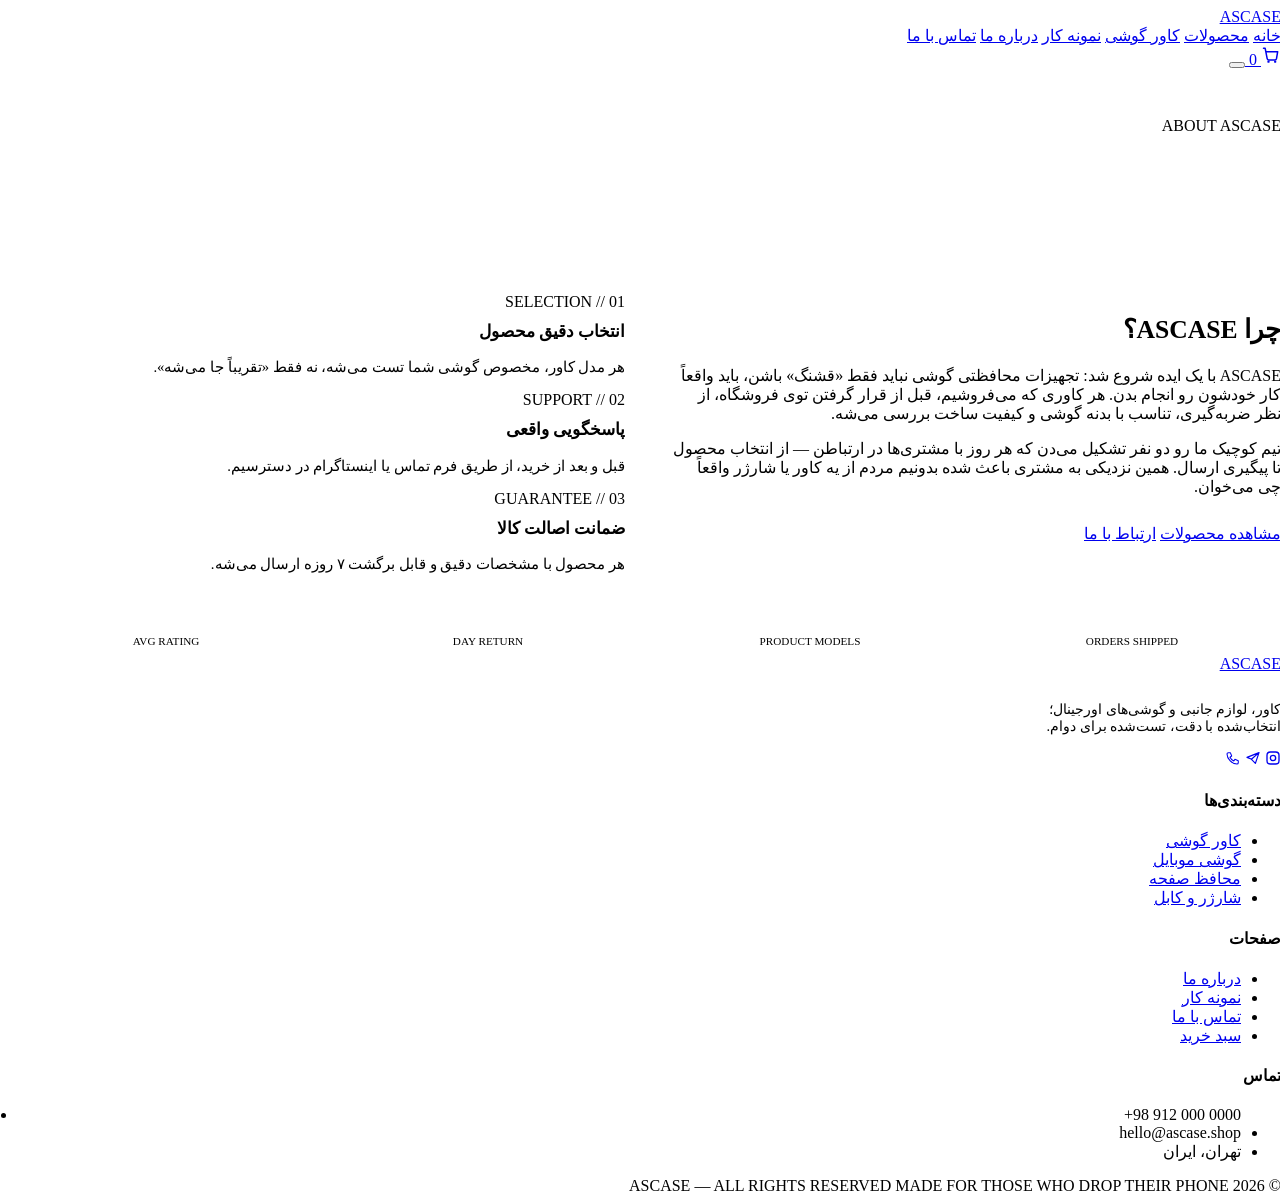
==== commit 14390fc8: "Add files via upload" ====
--- a/about.html
+++ b/about.html
@@ -3,62 +3,131 @@
 <head>
 <meta charset="UTF-8">
 <meta name="viewport" content="width=device-width, initial-scale=1.0">
-<title>درباره ASCASE V2</title>
-<link rel="stylesheet" href="style.css">
+<title>درباره ما | ASCASE</title>
+<link rel="stylesheet" href="css/style.css">
+<script src="js/products-data.js"></script>
+<script src="js/cart.js"></script>
+<script src="js/main.js"></script>
 </head>
 <body>
 
 <header class="site-header">
-  <div class="header-wrap">
-    <a href="index.html" class="logo"><span class="logo-mark"></span>ASCASE</a>
-    <nav class="nav-items"><a href="about.html" class="active">درباره</a></nav>
-    <div style="flex:1;"></div>
+  <div class="wrap">
+    <a href="index.html" class="logo"><span class="mark"></span>ASCASE</a>
+    <nav class="main-nav">
+      <a href="index.html">خانه</a>
+      <a href="products.html">محصولات</a>
+      <a href="products.html?cat=cases">کاور گوشی</a>
+      <a href="gallery.html">نمونه کار</a>
+      <a href="about.html">درباره ما</a>
+      <a href="contact.html">تماس با ما</a>
+    </nav>
     <div class="header-actions">
-      <button class="icon-btn dark-toggle">☀️/🌙</button>
+      <a href="cart.html" class="icon-btn" aria-label="سبد خرید">
+        <svg width="20" height="20" viewBox="0 0 24 24" fill="none"><path d="M3 4h2l2.4 12.4a2 2 0 0 0 2 1.6h7.2a2 2 0 0 0 2-1.6L20 8H6" stroke="currentColor" stroke-width="1.8" stroke-linecap="round" stroke-linejoin="round"/><circle cx="9" cy="20" r="1.4" fill="currentColor"/><circle cx="17" cy="20" r="1.4" fill="currentColor"/></svg>
+        <span class="cart-count">0</span>
+      </a>
+      <button class="nav-toggle" aria-label="منو"><span></span><span></span><span></span></button>
     </div>
   </div>
 </header>
 
-<section class="hero" style="min-height:auto;padding:80px 24px;">
-  <div class="hero-content" style="grid-template-columns:1fr;">
-    <div>
-      <div class="eyebrow">🎯 درباره ASCASE</div>
-      <h1>محافظت + استایل</h1>
-      <p>ASCASE با ایمان ساخته شده: گوشی‌های توی دستش تو ایمن باشند. محصولاتی که تست‌شده، انتخاب‌شده، و با عشق فروخته می‌شود.</p>
-      <div class="hero-buttons">
-        <a href="products.html" class="btn btn-primary">مشاهده محصولات</a>
-        <a href="contact.html" class="btn btn-secondary">تماس بگیر</a>
-      </div>
+<section class="poster" style="padding:48px 0 60px;">
+  <div class="wrap" style="position:relative;z-index:1;">
+    <span class="eyebrow" style="justify-content:flex-start;">ABOUT ASCASE</span>
+    <h1 style="color:#fff;font-size:clamp(1.8rem,4vw,2.6rem);margin-top:14px;">داستان ساده‌ست: یه گوشی سالم، یعنی یه روز آروم‌تر</h1>
+  </div>
+</section>
+
+<section class="wrap" style="display:grid;grid-template-columns:1fr 1fr;gap:48px;align-items:start;">
+  <div>
+    <h2 style="font-size:1.6rem;">چرا ASCASE؟</h2>
+    <p style="margin-top:18px;color:var(--ink);">
+      ASCASE با یک ایده شروع شد: تجهیزات محافظتی گوشی نباید فقط «قشنگ» باشن، باید واقعاً کار خودشون رو انجام بدن.
+      هر کاوری که می‌فروشیم، قبل از قرار گرفتن توی فروشگاه، از نظر ضربه‌گیری، تناسب با بدنه گوشی و کیفیت ساخت بررسی می‌شه.
+    </p>
+    <p style="margin-top:14px;color:var(--ink);">
+      تیم کوچیک ما رو دو نفر تشکیل می‌دن که هر روز با مشتری‌ها در ارتباطن — از انتخاب محصول تا پیگیری ارسال.
+      همین نزدیکی به مشتری باعث شده بدونیم مردم از یه کاور یا شارژر واقعاً چی می‌خوان.
+    </p>
+    <div class="flex gap-16" style="margin-top:28px;">
+      <a href="products.html" class="btn btn-dark">مشاهده محصولات</a>
+      <a href="contact.html" class="btn btn-outline">ارتباط با ما</a>
+    </div>
+  </div>
+  <div class="grid" style="gap:16px;">
+    <div class="card">
+      <span class="eyebrow" style="justify-content:flex-start;">01 // SELECTION</span>
+      <h3 style="margin-top:10px;font-size:1.05rem;">انتخاب دقیق محصول</h3>
+      <p class="text-mist" style="margin-top:8px;font-size:.92rem;">هر مدل کاور، مخصوص گوشی شما تست می‌شه، نه فقط «تقریباً جا می‌شه».</p>
+    </div>
+    <div class="card">
+      <span class="eyebrow" style="justify-content:flex-start;">02 // SUPPORT</span>
+      <h3 style="margin-top:10px;font-size:1.05rem;">پاسخگویی واقعی</h3>
+      <p class="text-mist" style="margin-top:8px;font-size:.92rem;">قبل و بعد از خرید، از طریق فرم تماس یا اینستاگرام در دسترسیم.</p>
+    </div>
+    <div class="card">
+      <span class="eyebrow" style="justify-content:flex-start;">03 // GUARANTEE</span>
+      <h3 style="margin-top:10px;font-size:1.05rem;">ضمانت اصالت کالا</h3>
+      <p class="text-mist" style="margin-top:8px;font-size:.92rem;">هر محصول با مشخصات دقیق و قابل برگشت ۷ روزه ارسال می‌شه.</p>
     </div>
   </div>
 </section>
 
-<section class="section">
-  <div class="grid grid-3">
-    <div class="reveal" style="background:var(--glass-bg);border:1px solid var(--border);border-radius:16px;padding:32px;text-align:center;">
-      <div style="font-size:2.4rem;margin-bottom:12px;">🔒</div>
-      <h3 style="margin:0;font-size:1.1rem;">محافظت واقعی</h3>
-      <p style="color:var(--text-secondary);margin-top:8px;font-size:.9rem;">هر محصول برای ضربه‌گیری بهینه طراحی شده</p>
-    </div>
-    <div class="reveal" style="background:var(--glass-bg);border:1px solid var(--border);border-radius:16px;padding:32px;text-align:center;">
-      <div style="font-size:2.4rem;margin-bottom:12px;">✨</div>
-      <h3 style="margin:0;font-size:1.1rem;">طراحی مدرن</h3>
-      <p style="color:var(--text-secondary);margin-top:8px;font-size:.9rem;">استایل که با روز متناسب‌تر می‌شود</p>
-    </div>
-    <div class="reveal" style="background:var(--glass-bg);border:1px solid var(--border);border-radius:16px;padding:32px;text-align:center;">
-      <div style="font-size:2.4rem;margin-bottom:12px;">💬</div>
-      <h3 style="margin:0;font-size:1.1rem;">پاسخگویی</h3>
-      <p style="color:var(--text-secondary);margin-top:8px;font-size:.9rem;">ما کنار هم برای حل مشکل‌ها هستیم</p>
-    </div>
+<section class="poster">
+  <div class="wrap" style="position:relative;z-index:1;display:grid;grid-template-columns:repeat(4,1fr);gap:24px;text-align:center;padding:8px 0;">
+    <div><div class="mono" style="font-size:1.8rem;color:#fff;">+1500</div><div class="text-mist mono" style="font-size:.7rem;margin-top:6px;">ORDERS SHIPPED</div></div>
+    <div><div class="mono" style="font-size:1.8rem;color:#fff;">24</div><div class="text-mist mono" style="font-size:.7rem;margin-top:6px;">PRODUCT MODELS</div></div>
+    <div><div class="mono" style="font-size:1.8rem;color:#fff;">7</div><div class="text-mist mono" style="font-size:.7rem;margin-top:6px;">DAY RETURN</div></div>
+    <div><div class="mono" style="font-size:1.8rem;color:#fff;">4.8</div><div class="text-mist mono" style="font-size:.7rem;margin-top:6px;">AVG RATING</div></div>
   </div>
 </section>
 
 <footer class="site-footer">
-  <div class="footer-bottom">
-    <span>© 2026 ASCASE V2</span>
+  <div class="wrap">
+    <div class="footer-grid">
+      <div>
+        <a href="index.html" class="logo" style="margin-bottom:14px;display:inline-flex;"><span class="mark"></span>ASCASE</a>
+        <p style="max-width:280px;font-size:.9rem;">کاور، لوازم جانبی و گوشی‌های اورجینال؛ انتخاب‌شده با دقت، تست‌شده برای دوام.</p>
+        <div class="social-row">
+          <a href="https://instagram.com/ascase" target="_blank" rel="noopener" aria-label="اینستاگرام"><svg width="16" height="16" viewBox="0 0 24 24" fill="none"><rect x="3" y="3" width="18" height="18" rx="5" stroke="currentColor" stroke-width="2"/><circle cx="12" cy="12" r="4" stroke="currentColor" stroke-width="2"/></svg></a>
+          <a href="https://t.me/ascase" target="_blank" rel="noopener" aria-label="تلگرام"><svg width="16" height="16" viewBox="0 0 24 24" fill="none"><path d="M21 4 3 11l6 2.4M21 4 15.6 20l-6.6-6.6M21 4l-11 9.4" stroke="currentColor" stroke-width="1.8" stroke-linecap="round" stroke-linejoin="round"/></svg></a>
+          <a href="tel:+989120000000" aria-label="تماس"><svg width="16" height="16" viewBox="0 0 24 24" fill="none"><path d="M5 4h3l2 5-2.5 1.8a12 12 0 0 0 5.7 5.7L14.9 14l5 2v3a2 2 0 0 1-2 2C10.8 21 3 13.2 3 6a2 2 0 0 1 2-2Z" stroke="currentColor" stroke-width="1.6" stroke-linejoin="round"/></svg></a>
+        </div>
+      </div>
+      <div>
+        <h4>دسته‌بندی‌ها</h4>
+        <ul>
+          <li><a href="products.html?cat=cases">کاور گوشی</a></li>
+          <li><a href="products.html?cat=phones">گوشی موبایل</a></li>
+          <li><a href="products.html?cat=screen">محافظ صفحه</a></li>
+          <li><a href="products.html?cat=charge">شارژر و کابل</a></li>
+        </ul>
+      </div>
+      <div>
+        <h4>صفحات</h4>
+        <ul>
+          <li><a href="about.html">درباره ما</a></li>
+          <li><a href="gallery.html">نمونه کار</a></li>
+          <li><a href="contact.html">تماس با ما</a></li>
+          <li><a href="cart.html">سبد خرید</a></li>
+        </ul>
+      </div>
+      <div>
+        <h4>تماس</h4>
+        <ul>
+          <li class="mono" style="direction:ltr;">+98 912 000 0000</li>
+          <li>hello@ascase.shop</li>
+          <li>تهران، ایران</li>
+        </ul>
+      </div>
+    </div>
+    <div class="footer-bottom">
+      <span>© 2026 ASCASE — ALL RIGHTS RESERVED</span>
+      <span>MADE FOR THOSE WHO DROP THEIR PHONE</span>
+    </div>
   </div>
 </footer>
 
-<script src="app.js"></script>
 </body>
 </html>
